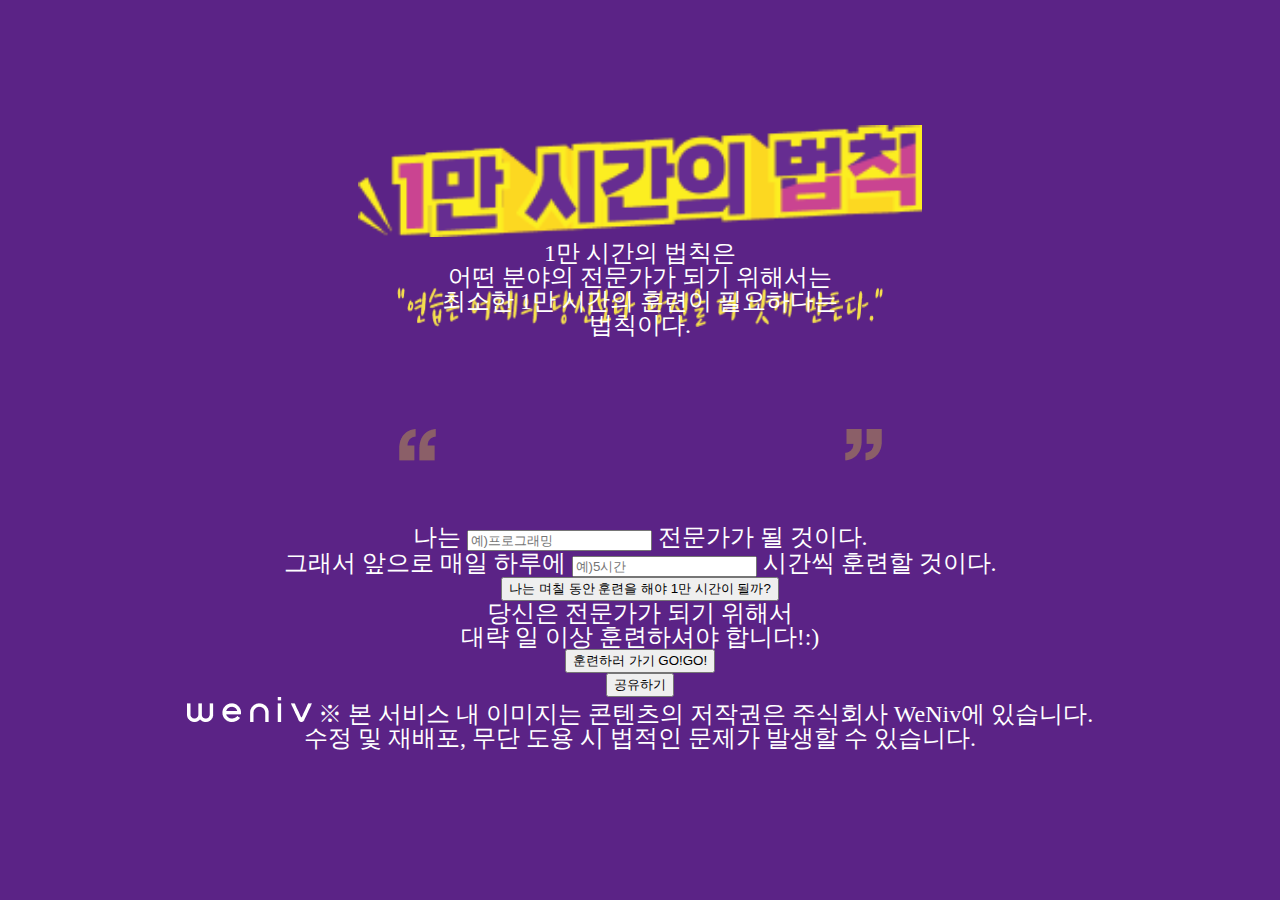
==== HTML/index_2.html @ a9c9455c "index-2 두번째 방법으로 작업시작" ====
<!DOCTYPE html>
<html lang="ko">
<head>
    <meta charset="UTF-8">
    <meta http-equiv="X-UA-Compatible" content="IE=edge">
    <meta name="viewport" content="width=device-width, initial-scale=1.0">
    <title>index-2 다른 방법으로 다시 만들어보기</title>
    <link rel="stylesheet" href="../CSS/reset.css">
    <link rel="stylesheet" href="../CSS/index-2.css">
</head>
<body>
    <header>
        <img src="../img/title.png" alt="1만 시간의 법칙" class="header-first-img">
        <!-- <img src="../img/time.png" alt="시계" class="header-second-img"> -->
    </header>
    <main>
        <img src="../img/txt.png" alt="연습은 어제의 당신보다 당신을 더 낫게 만든다." class="main-first-img"> <br>
        <img src="../img/txtmark.png" alt="큰따옴표" class="main-second-img">
        <p class="main-first-sentence">
        <strong>1만 시간의 법칙</strong>은 <br>
            어떤 분야의 전문가가 되기 위해서는 <br>
            최소한 1만 시간의 훈련이 필요하다는 법칙이다.
        </p>
        <p>
            나는 
            <label for="first-input"></label>
            <input type="text"placeholder="예)프로그래밍" class="first-input" >
            전문가가 될 것이다. <br>

            그래서 앞으로 매일 하루에 
            <label for="second-input"></label>
            <input type="text" placeholder="예)5시간">
            시간씩 훈련할 것이다.
        </p>

        <button type="button" class="btn-result">나는 며칠 동안 훈련을 해야 1만 시간이 될까?</button>
        <p>
        당신은 <span></span>전문가가 되기 위해서 <br>
        대략 <span></span> 일 이상 훈련하셔야 합니다!:)
        </p>

        <button>훈련하러 가기 GO!GO!</button>
        <button>공유하기</button>
    </main>
    <!-- main 끝 -->
    <footer>
        <img src="../img/weniv.png" alt="위니브로고">
        <small>
            ※ 본 서비스 내 이미지는 콘텐츠의 저작권은 주식회사 WeNiv에 있습니다. <br> 
            수정 및 재배포, 무단 도용 시 법적인 문제가 발생할 수 있습니다.
        </small>
    </footer>
</body>
</html>
---- CSS/index-2.css ----
@charset "utf-8";

body, main {
    background-color: #5B2386;
    display: flex;
    flex-direction: column;
    text-align: center;
    align-items: center;
    color:#fff;
    font-size: 24px;
}

header .header-first-img {
    margin-top: 125px;
    width: 564px;
    height: 112px;
}

main {
    position: relative;
}

main .main-first-img {
    margin-top: 46px;
    width: 486px;
    height: 40px;
}

main .main-second-img {
    margin-top: 78px;
    position: relative;
}

.main-first-sentence {
    width:400px;
    height: 85px;
    position: absolute;
    top:0;

}
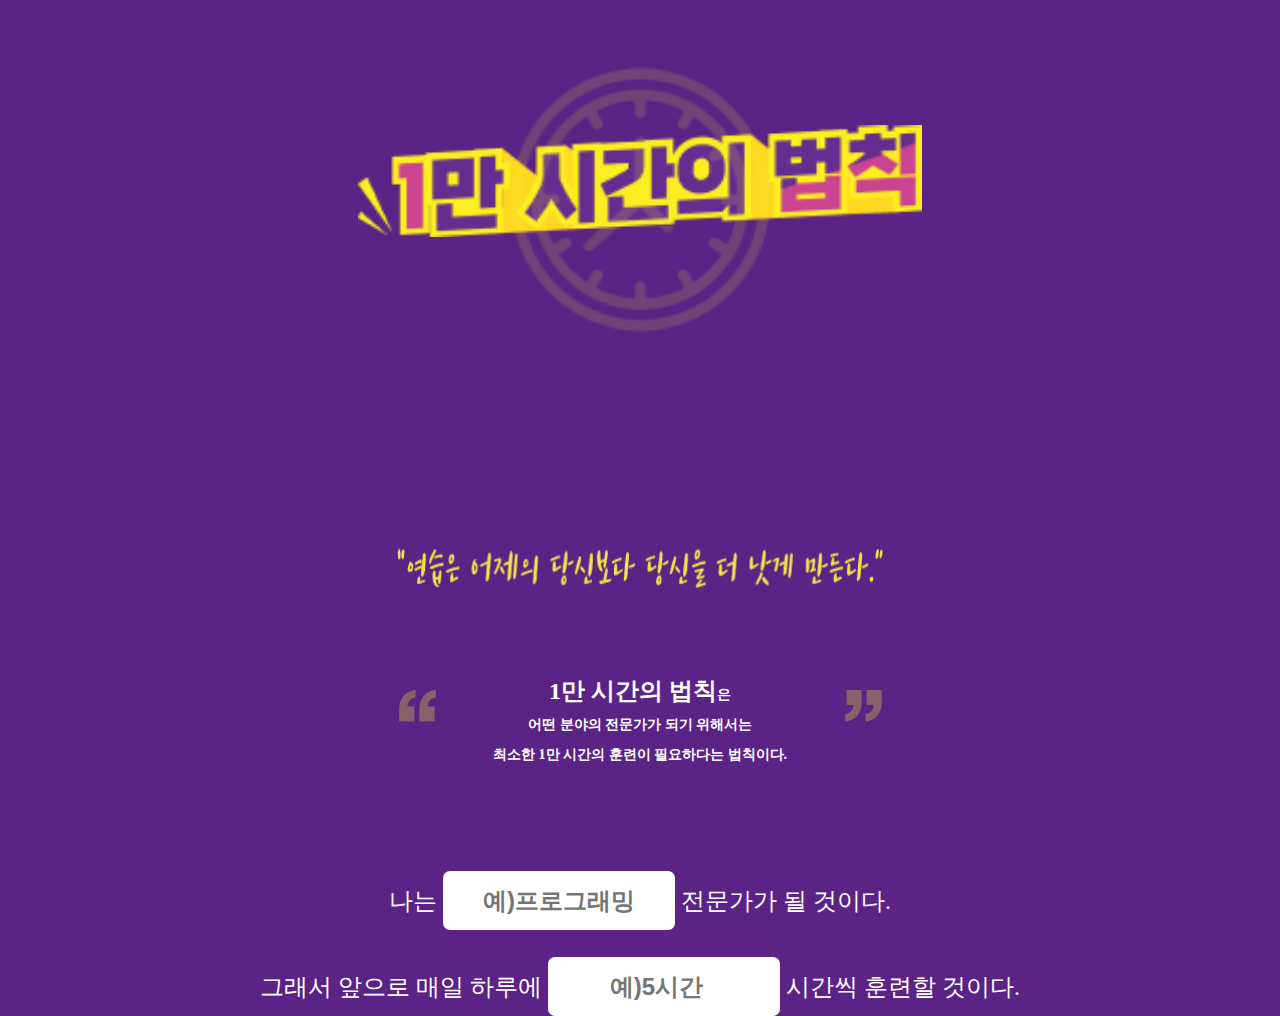
==== commit 8f59a967: "index-2 새로운 방법으로 만들어보기" ====
--- a/HTML/index_2.html
+++ b/HTML/index_2.html
@@ -9,31 +9,36 @@
     <link rel="stylesheet" href="../CSS/index-2.css">
 </head>
 <body>
-    <header>
+    <header class="header_contents">
         <img src="../img/title.png" alt="1만 시간의 법칙" class="header-first-img">
-        <!-- <img src="../img/time.png" alt="시계" class="header-second-img"> -->
+        <img src="../img/time.png" alt="시계" class="header-second-img">
     </header>
-    <main>
+    <main class="main_contents">
         <img src="../img/txt.png" alt="연습은 어제의 당신보다 당신을 더 낫게 만든다." class="main-first-img"> <br>
+
         <img src="../img/txtmark.png" alt="큰따옴표" class="main-second-img">
+
         <p class="main-first-sentence">
-        <strong>1만 시간의 법칙</strong>은 <br>
+            <strong class="main-first-sentence-strong">1만 시간의 법칙</strong>은 <br>
             어떤 분야의 전문가가 되기 위해서는 <br>
             최소한 1만 시간의 훈련이 필요하다는 법칙이다.
         </p>
-        <p>
+
+        <p class="main_fir_p">
             나는 
             <label for="first-input"></label>
             <input type="text"placeholder="예)프로그래밍" class="first-input" >
             전문가가 될 것이다. <br>
+        </p>
 
+        <p class="main_sec_p">
             그래서 앞으로 매일 하루에 
             <label for="second-input"></label>
-            <input type="text" placeholder="예)5시간">
+            <input type="number" placeholder="예)5시간">
             시간씩 훈련할 것이다.
         </p>
 
-        <button type="button" class="btn-result">나는 며칠 동안 훈련을 해야 1만 시간이 될까?</button>
+        <!-- <button type="button" class="btn-result">나는 며칠 동안 훈련을 해야 1만 시간이 될까?</button>
         <p>
         당신은 <span></span>전문가가 되기 위해서 <br>
         대략 <span></span> 일 이상 훈련하셔야 합니다!:)
@@ -41,14 +46,14 @@
 
         <button>훈련하러 가기 GO!GO!</button>
         <button>공유하기</button>
-    </main>
+    </main> -->
     <!-- main 끝 -->
-    <footer>
+    <!--<footer>
         <img src="../img/weniv.png" alt="위니브로고">
         <small>
             ※ 본 서비스 내 이미지는 콘텐츠의 저작권은 주식회사 WeNiv에 있습니다. <br> 
             수정 및 재배포, 무단 도용 시 법적인 문제가 발생할 수 있습니다.
         </small>
-    </footer>
+    </footer> -->
 </body>
 </html>--- a/CSS/index-2.css
+++ b/CSS/index-2.css
@@ -1,6 +1,6 @@
 @charset "utf-8";
 
-body, main {
+body, header ,main {
     background-color: #5B2386;
     display: flex;
     flex-direction: column;
@@ -10,31 +10,68 @@
     font-size: 24px;
 }
 
-header .header-first-img {
+.header_contents .header-first-img {
     margin-top: 125px;
     width: 564px;
     height: 112px;
 }
 
-main {
+.header_contents .header-second-img {
+    width: 261px;
+    height: 265px;
+    transform: translateY(-170px);
+}
+
+.main_contents {
     position: relative;
 }
 
-main .main-first-img {
+.main_contents .main-first-img {
     margin-top: 46px;
     width: 486px;
     height: 40px;
+    position: static;
 }
 
-main .main-second-img {
+
+.main_contents .main-second-img {
     margin-top: 78px;
-    position: relative;
 }
 
-.main-first-sentence {
+ .main_contents .main-first-sentence {
     width:400px;
     height: 85px;
-    position: absolute;
-    top:0;
+    transform: translateY(-110px);
+    line-height: 30px;
+    font-weight: bold;
+    font-size:14px;
+}
+
+.main-first-sentence .main-first-sentence-strong {
+    font-size: 24px;
+}
+
+.main_contents .main_fir_p {
+    margin-bottom: 27px;
+    
+}
+
+.main_contents p input {
+    color: #BABCBE;
+    border: none;
+    border-radius: 7px;
+    font-weight: bold;
+    text-align: center;
+    font-size: 24px;
+    width:228px;
+    height: 57px;
+
+}
+
+.main_contents .main_fir_p .first-input {
+
+}
+
+.main_contents .main_sec_p .second-input {
 
 }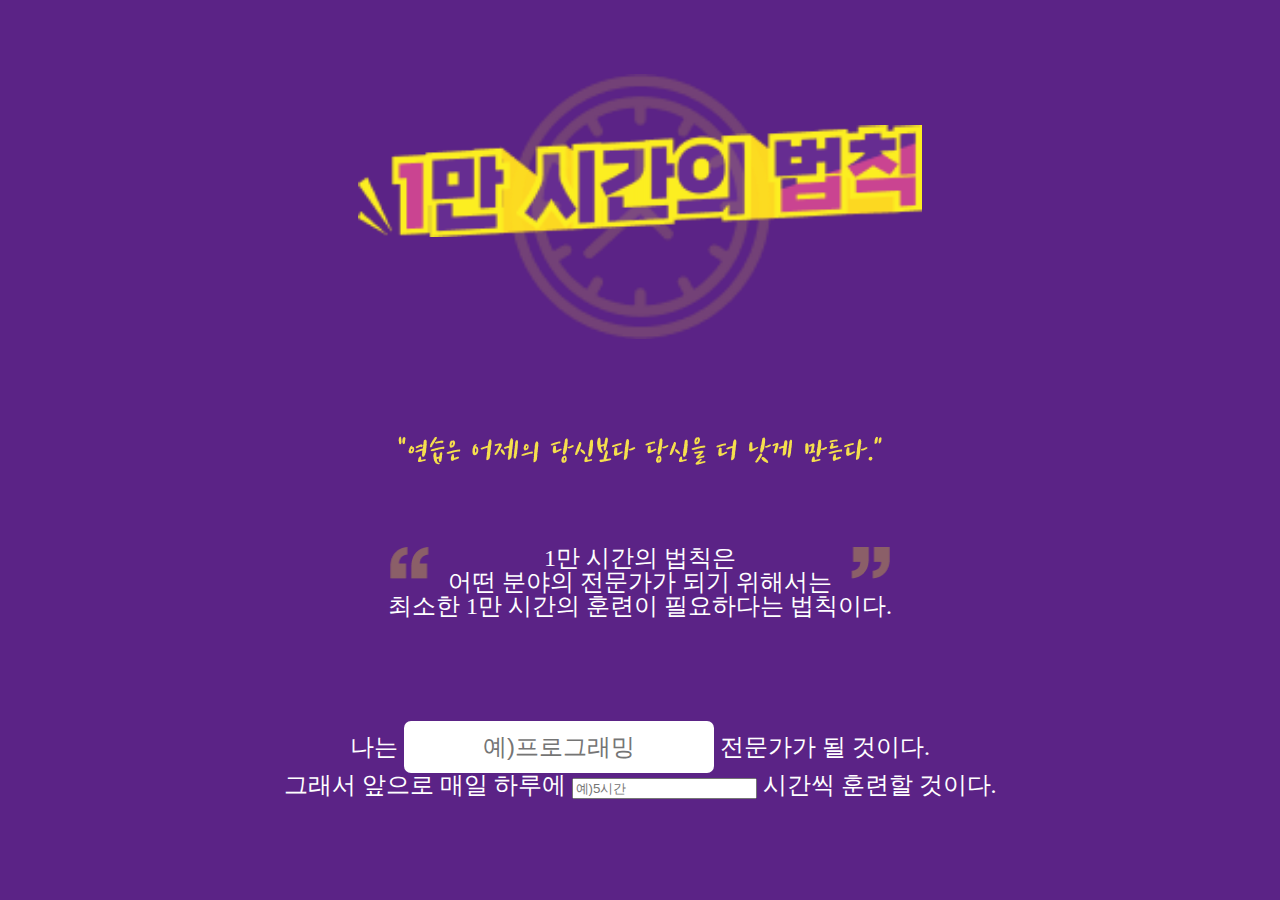
==== commit 4f4175ed: "12월4일 css position이냐 transform이냐 고민이로다..." ====
--- a/HTML/index_2.html
+++ b/HTML/index_2.html
@@ -4,25 +4,27 @@
     <meta charset="UTF-8">
     <meta http-equiv="X-UA-Compatible" content="IE=edge">
     <meta name="viewport" content="width=device-width, initial-scale=1.0">
-    <title>index-2 다른 방법으로 다시 만들어보기</title>
+    <title>리뷰를 기반으로 다시 만들어보기</title>
     <link rel="stylesheet" href="../CSS/reset.css">
-    <link rel="stylesheet" href="../CSS/index-2.css">
+    <!-- <link rel="stylesheet" href="../CSS/index-2.css"> -->
+    <link rel="stylesheet" href="../CSS/test3.css">
 </head>
 <body>
     <header class="header_contents">
-        <img src="../img/title.png" alt="1만 시간의 법칙" class="header-first-img">
-        <img src="../img/time.png" alt="시계" class="header-second-img">
+        <img src="../img/title.png" alt="1만 시간의 법칙" class="header_first_img">
+        <img src="../img/time.png" alt="시계" class="header_second_img">
     </header>
     <main class="main_contents">
-        <img src="../img/txt.png" alt="연습은 어제의 당신보다 당신을 더 낫게 만든다." class="main-first-img"> <br>
+        <img src="../img/txt.png" alt="연습은 어제의 당신보다 당신을 더 낫게 만든다." class="main_first_img">
+        <div class="main_contents_position">
+            <img src="../img/txtmark.png" alt="큰따옴표" class="main-second-img">
 
-        <img src="../img/txtmark.png" alt="큰따옴표" class="main-second-img">
-
-        <p class="main-first-sentence">
-            <strong class="main-first-sentence-strong">1만 시간의 법칙</strong>은 <br>
-            어떤 분야의 전문가가 되기 위해서는 <br>
-            최소한 1만 시간의 훈련이 필요하다는 법칙이다.
-        </p>
+            <p class="main-first-sentence">
+                <strong class="main-first-sentence-strong">1만 시간의 법칙</strong>은 <br>
+                어떤 분야의 전문가가 되기 위해서는 <br>
+                최소한 1만 시간의 훈련이 필요하다는 법칙이다.
+            </p>
+        </div>
 
         <p class="main_fir_p">
             나는 
@@ -34,7 +36,7 @@
         <p class="main_sec_p">
             그래서 앞으로 매일 하루에 
             <label for="second-input"></label>
-            <input type="number" placeholder="예)5시간">
+            <input type="number" placeholder="예)5시간" class="second-input">
             시간씩 훈련할 것이다.
         </p>
 
--- a/CSS/index-2.css
+++ b/CSS/index-2.css
@@ -1,6 +1,6 @@
 @charset "utf-8";
 
-body, header ,main {
+body, main {
     background-color: #5B2386;
     display: flex;
     flex-direction: column;
@@ -10,8 +10,12 @@
     font-size: 24px;
 }
 
+header {
+    margin-top: 125px;
+    text-align: center;
+}
+
 .header_contents .header-first-img {
-    margin-top: 125px;
     width: 564px;
     height: 112px;
 }
@@ -19,7 +23,7 @@
 .header_contents .header-second-img {
     width: 261px;
     height: 265px;
-    transform: translateY(-170px);
+    transform: translateX(-300px);
 }
 
 .main_contents {
--- a/CSS/test3.css
+++ b/CSS/test3.css
@@ -0,0 +1,74 @@
+@charset "utf-8";
+
+body {
+    background-color: #5B2386;
+    color:#fff;
+    font-size: 24px;
+}
+header, main, footer {
+    text-align: center;
+}
+/* 마진을 주고보니 바디의 상단이 뜸, display:inline-block으로 해결.  */
+.header_contents {
+    width: 100vw;
+    height: 265px;
+    text-align: center;
+    margin-top: 125px;
+    display: inline-block;
+}
+
+.header_contents .header_first_img {
+    display: inline-block;
+    width: 564px;
+    height: 112px;
+}
+
+.header_contents .header_second_img {
+    display: block;
+    width: 261px;
+    height: 265px;
+    margin:0 auto 0;
+    transform: translateY(-63%);
+}
+/* header의 margin-top에 125px을 주었는데 이게 아래 컨텐츠의 영향을줌.
+가상요소를 사용하지 않고, html로 사진을 두개 띄워서 display:block을 사용하여 세로배치를 하고, transform의 translate 속성으로 위치를 조정해 주고 보니, header의 높이는 컨텐츠를 두개를 합친 대략 951px정도가
+되어버렸다. 왜냐면 Y축으로 -63퍼센트롤 줘서 컨텐츠는 맞췃지만 컨텐츠 크기 자체는 남아있음. --> 해결방법은 그냥 header의 높이는 강제로 지정해버렸다. 재현쌤이 하지 말라는 방법인데, 만약 이렇게 하지 않을경우 main부터 계속 상단의 값을 계산하면서 레이아웃을 잡아야하는 번거로움이 생긴다. position도 같은 상황일꺼라 생각이 든다.  */
+
+.main_contents {
+    width: 100%;
+    height: auto;
+}
+
+.main_contents .main_first_img {
+    margin: 46px 0 78px;
+}
+
+.main_contents .main_contents_position {
+    width: 100%;
+    height: 96px;
+    position: relative;
+    text-align: center;
+}
+
+.main_contents .main_contents_position .main-second-img {
+    width: 510px;
+    height: 96px;
+}
+
+.main_contents .main_contents_position .main-first-sentence {
+    transform: translateY(-140%);
+}
+/* position:absolute 를 쓰려고 했으나 순식간에 레이아웃을 다 변형시켜버림, 그래서 그냥 translateY로 위치를 맞춰줌.  */
+
+.main_contents .main_fir_p {
+    margin-top: 78px;
+}
+
+.main_contents .main_fir_p .first-input {
+    font-size: 24px;
+    padding:12px 0;
+    border: none;
+    border-radius: 7px;
+    color:#BABCBE;
+    text-align: center;
+}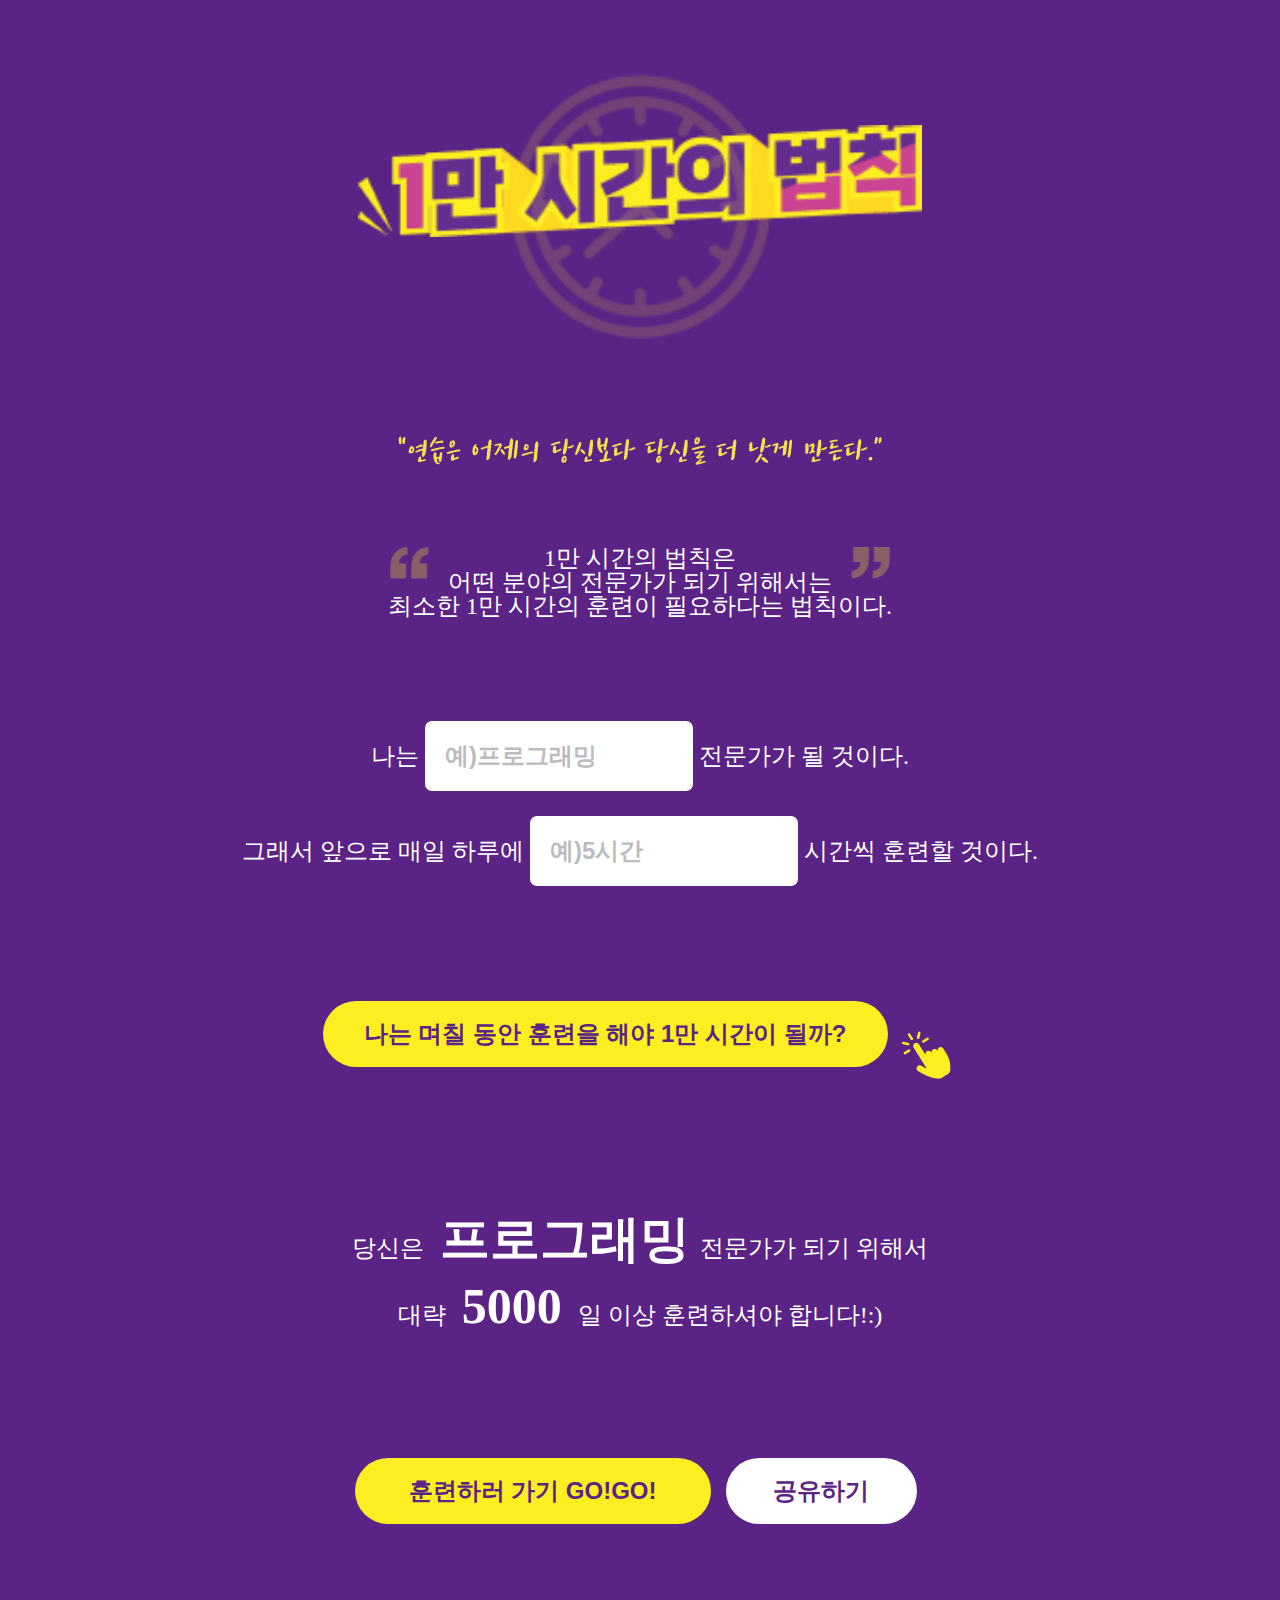
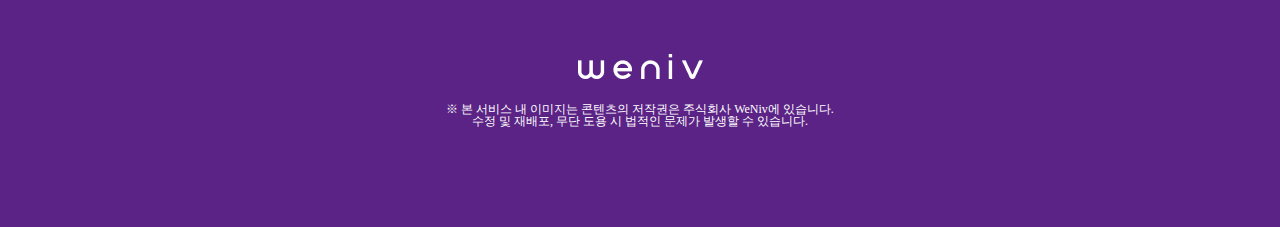
==== commit 9cad23c2: "확인" ====
--- a/HTML/index_2.html
+++ b/HTML/index_2.html
@@ -6,7 +6,6 @@
     <meta name="viewport" content="width=device-width, initial-scale=1.0">
     <title>리뷰를 기반으로 다시 만들어보기</title>
     <link rel="stylesheet" href="../CSS/reset.css">
-    <!-- <link rel="stylesheet" href="../CSS/index-2.css"> -->
     <link rel="stylesheet" href="../CSS/test3.css">
 </head>
 <body>
@@ -40,22 +39,26 @@
             시간씩 훈련할 것이다.
         </p>
 
-        <!-- <button type="button" class="btn-result">나는 며칠 동안 훈련을 해야 1만 시간이 될까?</button>
-        <p>
-        당신은 <span></span>전문가가 되기 위해서 <br>
-        대략 <span></span> 일 이상 훈련하셔야 합니다!:)
+        <button type="button" class="btn_result">나는 며칠 동안 훈련을 해야 1만 시간이 될까?</button>
+        <img src="../img/Frame11.png" alt="손" class="checked">
+        <p class="result_first_data">
+        당신은 <span class="first_input_result">프로그래밍</span>전문가가 되기 위해서</p>
+        
+        <p class="result_second_data">대략 
+            <span class="second_input_result">5000</span> 
+        일 이상 훈련하셔야 합니다!:)
         </p>
 
-        <button>훈련하러 가기 GO!GO!</button>
-        <button>공유하기</button>
-    </main> -->
+        <button class="main_tranning">훈련하러 가기 GO!GO!</button>
+        <button class="main_share">공유하기</button>
+    </main>
     <!-- main 끝 -->
-    <!--<footer>
-        <img src="../img/weniv.png" alt="위니브로고">
-        <small>
+    <footer>
+        <img src="../img/weniv.png" alt="위니브로고" class="footer_weniv">
+        <small class="footer_small">
             ※ 본 서비스 내 이미지는 콘텐츠의 저작권은 주식회사 WeNiv에 있습니다. <br> 
             수정 및 재배포, 무단 도용 시 법적인 문제가 발생할 수 있습니다.
         </small>
-    </footer> -->
+    </footer>
 </body>
 </html>--- a/CSS/test3.css
+++ b/CSS/test3.css
@@ -61,14 +61,118 @@
 /* position:absolute 를 쓰려고 했으나 순식간에 레이아웃을 다 변형시켜버림, 그래서 그냥 translateY로 위치를 맞춰줌.  */
 
 .main_contents .main_fir_p {
-    margin-top: 78px;
+    margin: 78px 0 25px;
 }
 
-.main_contents .main_fir_p .first-input {
+.main_fir_p input::placeholder,
+.main_sec_p input::placeholder{
+    color:#BABCBE;
+    font-weight: bold;
+    /* ::placeholder 가상요소가 있다고 처음으로 알게됨. color는 input으로 주고 이 가상 요소는 사용자가 입력하기 전 보여주는 텍스트이다. 글자색상, 글자체 등등 변경이 가능하다.  */
+}
+
+.main_contents .main_fir_p .first-input,
+.main_contents .main_sec_p .second-input {
+    width: 228px;
+    height: 40px;
     font-size: 24px;
-    padding:12px 0;
+    padding:15px 20px;
     border: none;
     border-radius: 7px;
-    color:#BABCBE;
-    text-align: center;
-}+    color:black;
+}
+
+.main_contents .btn_result {
+    margin-top: 115px;
+    background-color: #FCEE21;
+    width: 565px;
+    height: 66px;
+    border: none;
+    border-radius: 56px;
+    font-size: 24px;
+    color: #5B2386;
+    font-weight: bold;
+    position: relative;
+}
+
+/* .main_contents .btn_result::after {
+    content: '';
+    display: block;
+    background-image: url(../img/Frame11.png);
+    width: 64px;
+    height: 72px;
+    position: relative;
+    left: 80px;
+    top:50px
+
+    이 코드는 가상요소로 이미지를 띄워서 position으로 위치를 옮기려 했으나 button의 중앙정렬을 해치기 때문에 포기했다.
+} */
+
+
+.btn_result+.checked {
+    position:relative;
+    top:50px;
+}
+
+.main_contents .result_first_data {
+    margin: 147px 0 17px 0;
+}
+
+.main_contents .result_second_data {
+    margin-bottom: 127px;
+
+}
+
+.main_contents .result_first_data .first_input_result {
+    font-size: 50px;
+    font-weight: bold;
+    color: white;
+    padding:0 10px;
+}
+
+.main_contents .result_second_data .second_input_result {
+    font-size: 50px;
+    font-weight: bold;
+    color: white;
+    padding:0 10px;
+}
+/* javascript로 결과값을 받을 span태그의 css요소는 대충 했으나, 상하의 중앙정렬에서 막힘. 원본 페이지를 보면 결과값을 받는 태그는 아래로 조금 내려간 형태이나, 구현하면 부모태그의 레이아웃이 바껴버림. */
+
+
+
+.main_contents .main_tranning {
+    width: 356px;
+    height: 66px;
+    background-color: #FCEE21;
+}
+
+.main_contents .main_share {
+    width: 191px;
+    height: 66px;
+    background-color: #fff;
+}
+
+.main_contents .main_tranning, .main_contents .main_share {
+    border: none;
+    border-radius: 56px;
+    font-size: 24px;
+    font-weight: bold;
+    color:#5B2386;
+    margin: 0 9px 0 0;
+}
+
+footer {
+    margin-top: 130px;
+}
+
+footer .footer_weniv {
+    width: 125px;
+    height: 25px;
+}
+
+footer .footer_small {
+    margin-top: 20px;
+    font-size: 12px;
+    display: block;
+    margin-bottom: 100px;
+}
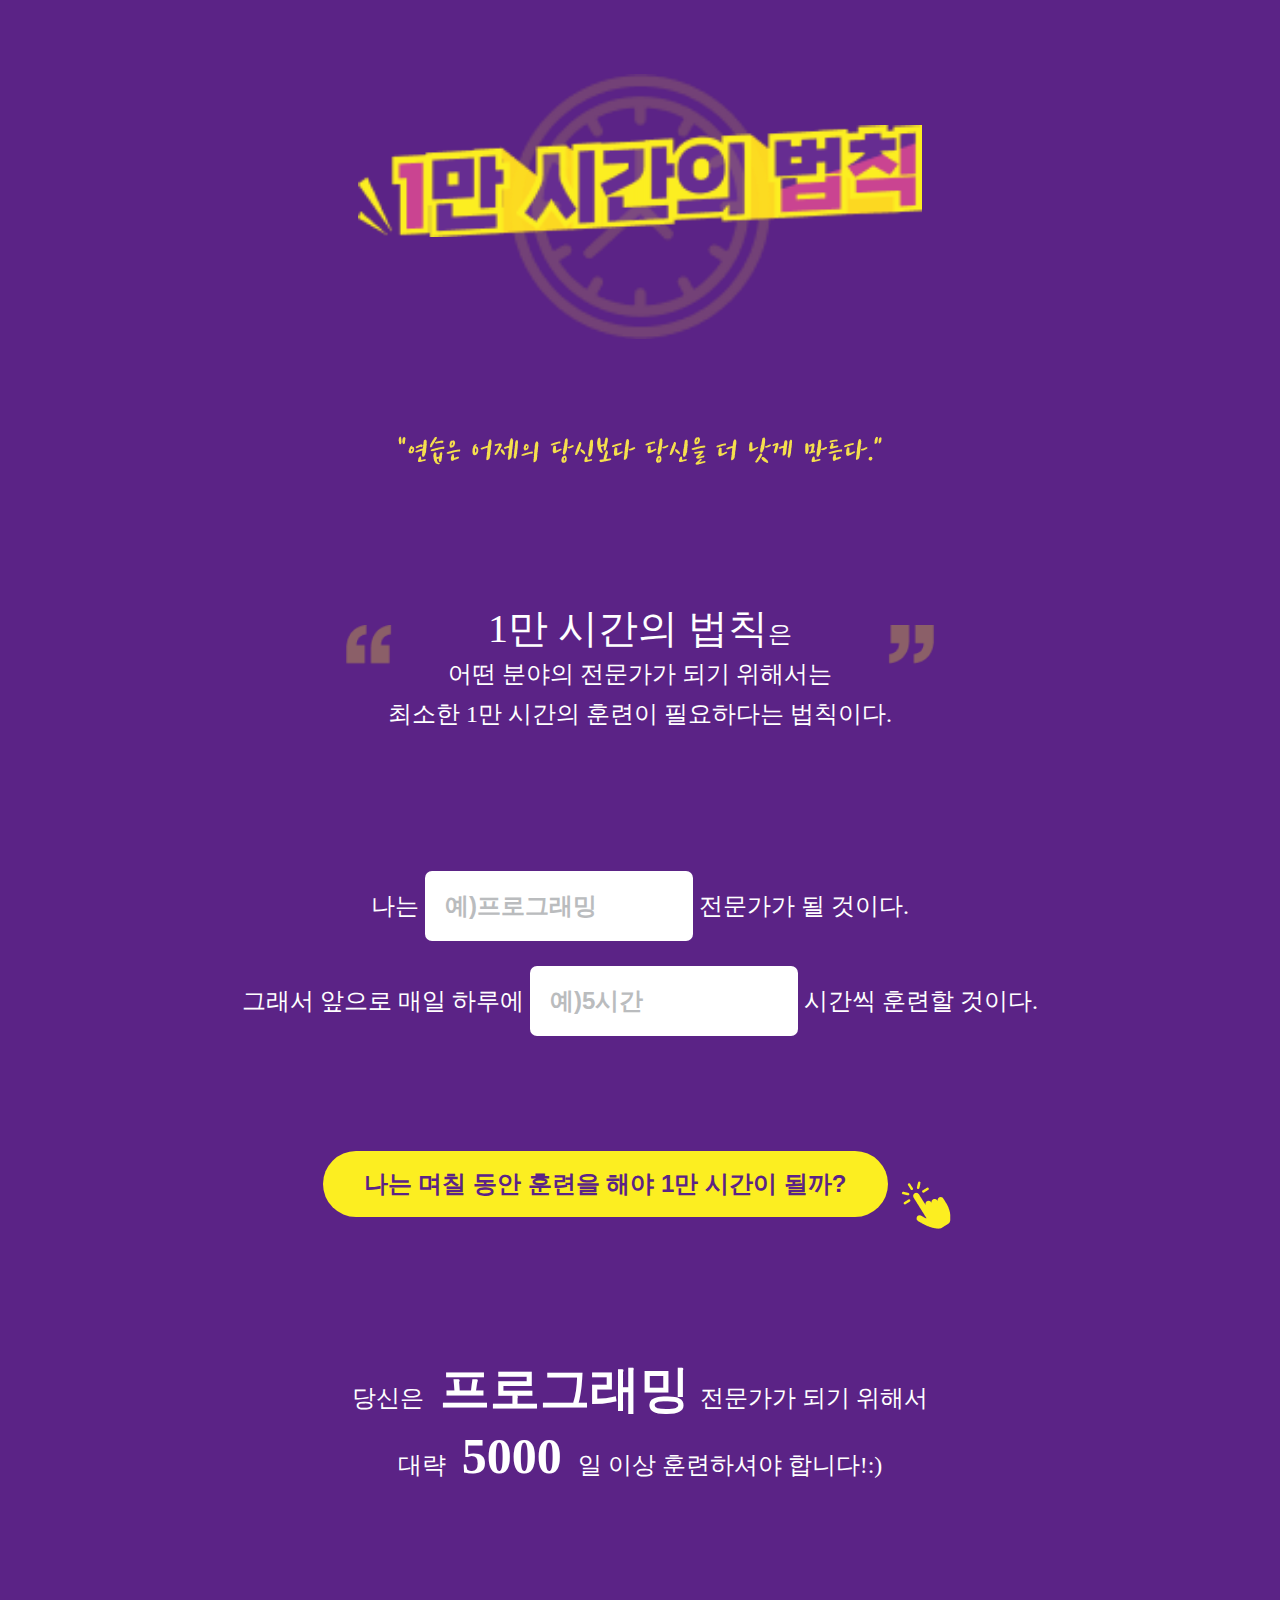
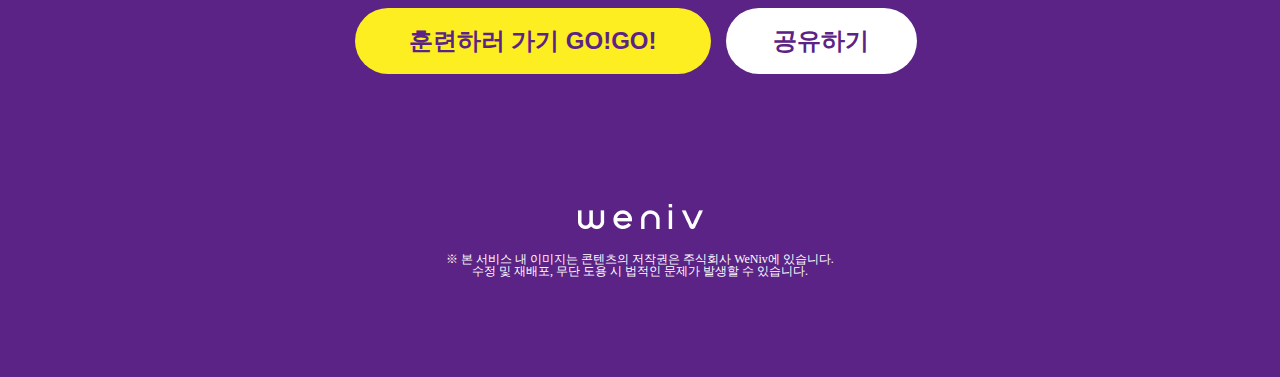
==== commit 21cefed3: "내가 작성한 코드를 재분석 해보았다." ====
--- a/HTML/index_2.html
+++ b/HTML/index_2.html
@@ -13,6 +13,7 @@
         <img src="../img/title.png" alt="1만 시간의 법칙" class="header_first_img">
         <img src="../img/time.png" alt="시계" class="header_second_img">
     </header>
+
     <main class="main_contents">
         <img src="../img/txt.png" alt="연습은 어제의 당신보다 당신을 더 낫게 만든다." class="main_first_img">
         <div class="main_contents_position">
@@ -49,10 +50,10 @@
         일 이상 훈련하셔야 합니다!:)
         </p>
 
-        <button class="main_tranning">훈련하러 가기 GO!GO!</button>
-        <button class="main_share">공유하기</button>
+        <button class="main_tranning" type="button">훈련하러 가기 GO!GO!</button>
+        <button class="main_share" type="button">공유하기</button>
     </main>
-    <!-- main 끝 -->
+
     <footer>
         <img src="../img/weniv.png" alt="위니브로고" class="footer_weniv">
         <small class="footer_small">
--- a/CSS/test3.css
+++ b/CSS/test3.css
@@ -9,6 +9,7 @@
     text-align: center;
 }
 /* 마진을 주고보니 바디의 상단이 뜸, display:inline-block으로 해결.  */
+
 .header_contents {
     width: 100vw;
     height: 265px;
@@ -40,36 +41,38 @@
 }
 
 .main_contents .main_first_img {
-    margin: 46px 0 78px;
-}
-
-.main_contents .main_contents_position {
-    width: 100%;
-    height: 96px;
-    position: relative;
-    text-align: center;
+    margin: 46px 0 156px;
 }
 
 .main_contents .main_contents_position .main-second-img {
-    width: 510px;
-    height: 96px;
+    width: 600px;
 }
 
-.main_contents .main_contents_position .main-first-sentence {
-    transform: translateY(-140%);
+.main_contents .main_contents_position 
+.main-first-sentence {
+    transform: translateY(-110%);
+    line-height: 40px;
+
 }
+
+.main_contents .main_contents_position 
+.main-first-sentence .main-first-sentence-strong {
+    font-size: 40px;
+}
+
 /* position:absolute 를 쓰려고 했으나 순식간에 레이아웃을 다 변형시켜버림, 그래서 그냥 translateY로 위치를 맞춰줌.  */
 
 .main_contents .main_fir_p {
-    margin: 78px 0 25px;
+    margin: 0 0 25px;
 }
 
 .main_fir_p input::placeholder,
 .main_sec_p input::placeholder{
     color:#BABCBE;
     font-weight: bold;
+}
     /* ::placeholder 가상요소가 있다고 처음으로 알게됨. color는 input으로 주고 이 가상 요소는 사용자가 입력하기 전 보여주는 텍스트이다. 글자색상, 글자체 등등 변경이 가능하다.  */
-}
+
 
 .main_contents .main_fir_p .first-input,
 .main_contents .main_sec_p .second-input {
